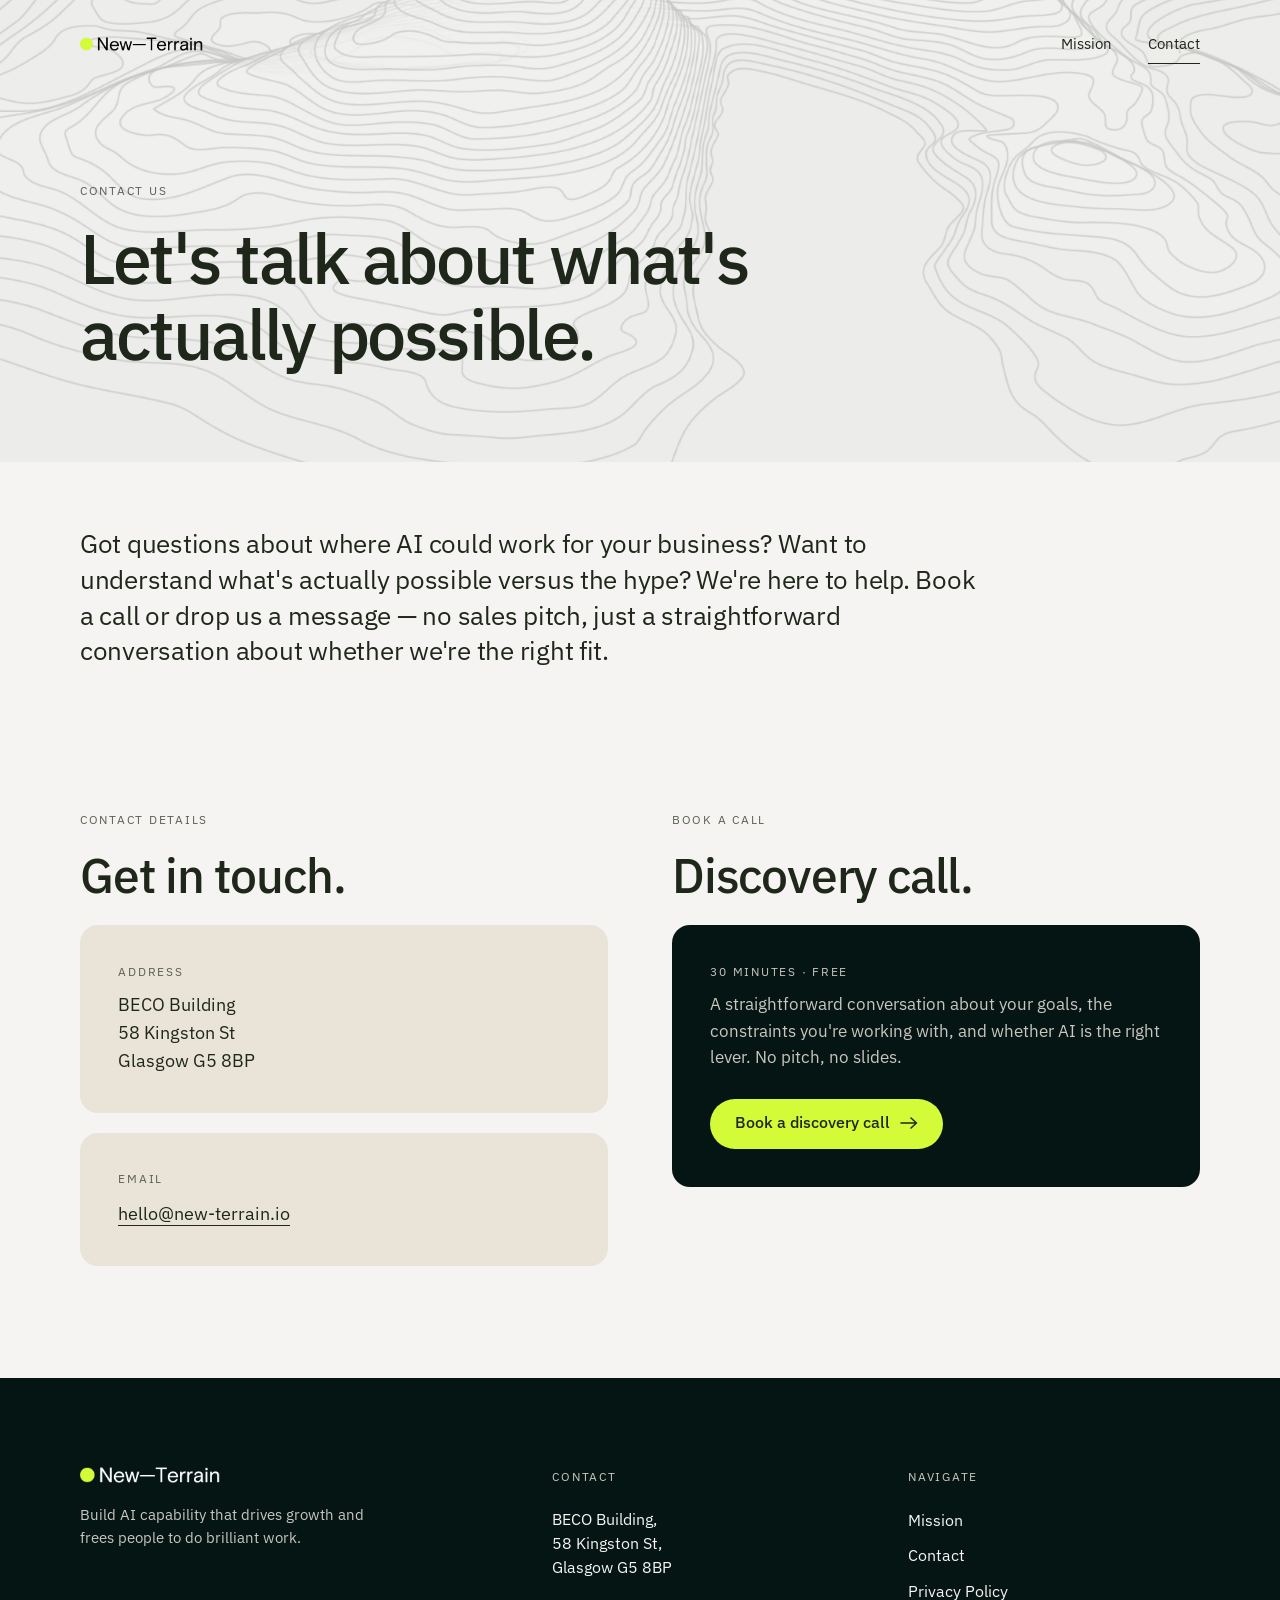
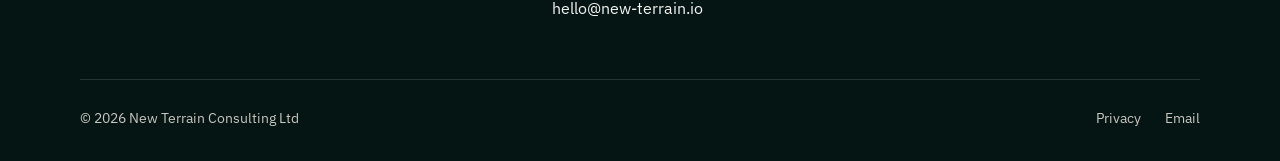
==== contact/index.html @ 1fd11ced "Initial commit — new-terrain.io static site" ====
<!doctype html>
<html lang="en">
<head>
<meta charset="utf-8">
<meta name="viewport" content="width=device-width, initial-scale=1">
<title>Contact — New—Terrain</title>
<meta name="description" content="Got questions about where AI could work for your business? Book a call or drop us a message.">
<link rel="icon" type="image/png" href="/assets/favicon.png">
<link rel="apple-touch-icon" href="/assets/apple-touch-icon.png">
<link rel="preconnect" href="https://fonts.googleapis.com">
<link rel="preconnect" href="https://fonts.gstatic.com" crossorigin>
<link href="https://fonts.googleapis.com/css2?family=IBM+Plex+Sans:wght@300;400;500;600&display=swap" rel="stylesheet">
<link rel="stylesheet" href="/styles.css">
<link rel="canonical" href="https://new-terrain.io/contact/">
<meta property="og:title" content="Contact — New—Terrain">
<meta property="og:description" content="Got questions about where AI could work for your business? Book a call or drop us a message.">
<meta property="og:type" content="website">
<meta property="og:url" content="https://new-terrain.io/contact/">
<meta property="og:image" content="https://new-terrain.io/assets/og-image.png">
<meta property="og:image:width" content="1200">
<meta property="og:image:height" content="630">
<meta property="og:site_name" content="New—Terrain">
<meta property="og:locale" content="en_GB">
<meta name="twitter:card" content="summary_large_image">
<meta name="twitter:title" content="Contact — New—Terrain">
<meta name="twitter:description" content="Got questions about where AI could work for your business? Book a call or drop us a message.">
<meta name="twitter:image" content="https://new-terrain.io/assets/og-image.png">
<script type="application/ld+json">
{
  "@context": "https://schema.org",
  "@type": "ContactPage",
  "url": "https://new-terrain.io/contact/",
  "name": "Contact New—Terrain",
  "mainEntity": {
    "@type": "Organization",
    "name": "New Terrain Consulting Ltd",
    "email": "hello@new-terrain.io",
    "address": {
      "@type": "PostalAddress",
      "streetAddress": "BECO Building, 58 Kingston St",
      "addressLocality": "Glasgow",
      "postalCode": "G5 8BP",
      "addressCountry": "GB"
    }
  }
}
</script>
</head>
<body>

<header class="site-header site-header--on-light">
  <div class="container">
    <a class="brand" href="/" aria-label="New Terrain home">
      <img src="/assets/logo-black.png" alt="New Terrain">
    </a>
    <nav class="nav" aria-label="Primary">
      <a href="/mission/">Mission</a>
      <a href="/contact/" class="active">Contact</a>
    </nav>
  </div>
</header>

<section class="page-hero">
  <div class="page-hero__bg">
    <img src="/assets/mission-header.avif" alt="" aria-hidden="true">
  </div>
  <div class="container">
    <span class="eyebrow">Contact us</span>
    <h1>Let's talk about what's actually possible.</h1>
  </div>
</section>

<section class="intro">
  <div class="container">
    <p class="intro__lead">Got questions about where AI could work for your business? Want to understand what's actually possible versus the hype? We're here to help. Book a call or drop us a message — no sales pitch, just a straightforward conversation about whether we're the right fit.</p>
  </div>
</section>

<section class="approach">
  <div class="container">
    <div class="contact-grid">
      <div>
        <span class="eyebrow">Contact details</span>
        <h2 style="margin-bottom: 1.5rem;">Get in touch.</h2>

        <div class="contact-card">
          <h3>Address</h3>
          <address>
            BECO Building<br>
            58 Kingston St<br>
            Glasgow G5 8BP
          </address>
        </div>

        <div class="contact-card">
          <h3>Email</h3>
          <p style="font-size: 1.15rem;"><a href="mailto:hello@new-terrain.io">hello@new-terrain.io</a></p>
        </div>
      </div>

      <div>
        <span class="eyebrow">Book a call</span>
        <h2 style="margin-bottom: 1.5rem;">Discovery call.</h2>
        <div class="contact-card" style="background: var(--bg-dark); color: var(--text-light);">
          <h3 style="color: var(--text-light-muted);">30 minutes · Free</h3>
          <p style="color: var(--text-light-muted); margin-bottom: 1.75rem;">A straightforward conversation about your goals, the constraints you're working with, and whether AI is the right lever. No pitch, no slides.</p>
          <a class="btn btn--primary" href="https://calendly.com/neil-new-terrain/30-strategy-call-clone" target="_blank" rel="noopener">
            Book a discovery call <svg class="arrow" width="18" height="12" viewBox="0 0 18 12" fill="none" xmlns="http://www.w3.org/2000/svg" aria-hidden="true"><path d="M1 6h15.5M11 1l5.5 5L11 11" stroke="currentColor" stroke-width="1.5" stroke-linecap="round" stroke-linejoin="round"/></svg>
          </a>
        </div>
      </div>
    </div>
  </div>
</section>

<footer class="site-footer">
  <div class="container">
    <div class="footer-grid">
      <div class="footer-brand">
        <img src="/assets/logo-white.png" alt="New Terrain">
        <p>Build AI capability that drives growth and frees people to do brilliant work.</p>
      </div>
      <div class="footer-col">
        <h4>Contact</h4>
        <address>
          BECO Building,<br>
          58 Kingston St,<br>
          Glasgow G5 8BP
        </address>
        <ul style="margin-top: 1rem;">
          <li><a href="mailto:hello@new-terrain.io">hello@new-terrain.io</a></li>
        </ul>
      </div>
      <div class="footer-col">
        <h4>Navigate</h4>
        <ul>
          <li><a href="/mission/">Mission</a></li>
          <li><a href="/contact/">Contact</a></li>
          <li><a href="/privacy-policy/">Privacy Policy</a></li>
        </ul>
      </div>
    </div>
    <div class="footer-bottom">
      <span>© <span id="year">2026</span> New Terrain Consulting Ltd</span>
      <nav>
        <a href="/privacy-policy/">Privacy</a>
        <a href="mailto:hello@new-terrain.io">Email</a>
      </nav>
    </div>
  </div>
</footer>

<script>document.getElementById('year').textContent = new Date().getFullYear();</script>
</body>
</html>
---- styles.css ----
:root {
  --bg-cream: #f5f4f2;
  --bg-cream-warm: #eae3d7;
  --bg-dark: #051513;
  --bg-darker: #051513;
  --text-dark: #1f271b;
  --text-muted: #5b6155;
  --text-light: #f5f4f2;
  --text-light-muted: #c9c6bf;
  --accent: #d4fb38;
  --border-soft: rgba(31, 39, 27, 0.12);
  --border-soft-light: rgba(245, 244, 242, 0.14);

  --font-sans: 'IBM Plex Sans', -apple-system, BlinkMacSystemFont, 'Segoe UI', sans-serif;
  --font-mono: 'IBM Plex Sans', -apple-system, BlinkMacSystemFont, 'Segoe UI', sans-serif;

  --max-w: 1200px;
  --gutter: clamp(1.25rem, 4vw, 2.5rem);
  --radius: 18px;
}

* { box-sizing: border-box; margin: 0; padding: 0; }

html { scroll-behavior: smooth; }

body {
  font-family: var(--font-sans);
  background: var(--bg-cream);
  color: var(--text-dark);
  line-height: 1.55;
  font-size: 17px;
  -webkit-font-smoothing: antialiased;
  -moz-osx-font-smoothing: grayscale;
}

img { max-width: 100%; display: block; }

a { color: inherit; text-decoration: none; }

/* ---- Layout helpers ---- */
.container {
  max-width: var(--max-w);
  margin: 0 auto;
  padding-left: var(--gutter);
  padding-right: var(--gutter);
}

section { padding: clamp(4rem, 9vw, 7rem) 0; }

/* ---- Typography ---- */
h1, h2, h3 {
  font-family: var(--font-sans);
  font-weight: 500;
  letter-spacing: -0.025em;
  line-height: 1.08;
}

h1 {
  font-size: clamp(2.3rem, 5.5vw, 4.5rem);
  letter-spacing: -0.035em;
  font-weight: 500;
}

h2 {
  font-size: clamp(1.85rem, 3.8vw, 3rem);
  letter-spacing: -0.025em;
  font-weight: 500;
}

h3 {
  font-size: clamp(1.2rem, 1.6vw, 1.45rem);
  line-height: 1.25;
  font-weight: 500;
  letter-spacing: -0.015em;
}

.eyebrow {
  font-family: var(--font-sans);
  font-weight: 400;
  font-size: 0.78rem;
  letter-spacing: 0.14em;
  text-transform: uppercase;
  color: var(--text-muted);
  margin-bottom: 1.25rem;
  display: inline-block;
}

.lead {
  font-size: clamp(1.1rem, 1.6vw, 1.35rem);
  line-height: 1.5;
  color: var(--text-muted);
  max-width: 38ch;
}

.lead--wide { max-width: 62ch; }

/* ---- Header / nav ---- */
.site-header {
  position: absolute;
  top: 0; left: 0; right: 0;
  z-index: 10;
  padding: 1.75rem 0;
}

.site-header .container {
  display: flex;
  align-items: center;
  justify-content: space-between;
  gap: 2rem;
}

.brand {
  display: inline-flex;
  align-items: center;
}

.brand img { height: 14px; width: auto; }

.nav {
  display: flex;
  gap: clamp(1.25rem, 3vw, 2.25rem);
  font-size: 0.95rem;
}

.nav a {
  position: relative;
  padding: 0.25rem 0;
  transition: opacity 0.2s ease;
}

.nav a:hover { opacity: 0.7; }

.nav a.active::after {
  content: '';
  position: absolute;
  left: 0; right: 0; bottom: -4px;
  height: 1px;
  background: currentColor;
}

/* invert nav for dark hero */
.site-header--on-dark { color: var(--text-light); }
.site-header--on-light { color: var(--text-dark); }

/* ---- Hero ---- */
.hero {
  position: relative;
  min-height: 88vh;
  padding: clamp(7rem, 11vw, 9rem) 0 clamp(4rem, 7vw, 6rem);
  color: var(--text-light);
  background: var(--bg-darker);
  overflow: hidden;
  display: flex;
}

.hero__bg {
  position: absolute;
  inset: 0;
  z-index: 0;
}

.hero__bg img {
  width: 100%;
  height: 100%;
  object-fit: cover;
  opacity: 0.9;
}

.hero__bg::after {
  content: '';
  position: absolute;
  inset: 0;
  background: linear-gradient(180deg, rgba(5,21,19,0.25) 0%, rgba(5,21,19,0.45) 65%, rgba(5,21,19,0.7) 100%);
}

.hero__inner {
  position: relative;
  z-index: 1;
  display: flex;
  flex-direction: column;
  justify-content: center;
  width: 100%;
}

.hero h1 { max-width: 16ch; }

.hero .lead {
  color: var(--text-light-muted);
  margin-top: 1.75rem;
  max-width: 50ch;
}

.hero__cta { margin-top: 2.25rem; }

/* ---- Sub-hero on inner pages ---- */
.page-hero {
  position: relative;
  background: var(--bg-cream);
  color: var(--text-dark);
  padding: clamp(8rem, 14vw, 11rem) 0 clamp(4rem, 7vw, 6rem);
  overflow: hidden;
}

.page-hero__bg {
  position: absolute;
  inset: 0;
  z-index: 0;
}
.page-hero__bg img {
  width: 100%;
  height: 100%;
  object-fit: cover;
}
.page-hero > .container { position: relative; z-index: 1; }

.page-hero .eyebrow { color: var(--text-dark); opacity: 0.7; }
.page-hero h1 { max-width: 18ch; color: var(--text-dark); }
.page-hero .lead { color: var(--text-muted); margin-top: 1.5rem; max-width: 52ch; }

/* ---- Buttons ---- */
.btn {
  display: inline-flex;
  align-items: center;
  justify-content: center;
  gap: 0.6rem;
  padding: 0.8rem 1.5rem 0.85rem;
  border-radius: 999px;
  font-family: var(--font-sans);
  font-weight: 500;
  font-size: 0.98rem;
  line-height: 1.4;
  border: 1px solid transparent;
  cursor: pointer;
  text-align: center;
  transition: transform 0.2s ease, background 0.2s ease, color 0.2s ease;
}

.btn .arrow {
  display: inline-block;
  flex-shrink: 0;
  vertical-align: middle;
}

.btn--primary {
  background: var(--accent);
  color: var(--text-dark);
}

.btn--primary:hover { transform: translateY(-1px); background: #defb6c; }

.btn--ghost {
  background: transparent;
  color: var(--text-light);
  border-color: rgba(245,244,242,0.4);
}

.btn--ghost:hover { background: rgba(245,244,242,0.08); }

.btn--dark { background: var(--bg-dark); color: var(--text-light); }
.btn--dark:hover { background: var(--bg-darker); }

.btn .arrow { transition: transform 0.2s ease; transform-origin: center; }
.btn:hover .arrow { transform: translateX(3px); }

/* ---- Approach section ---- */
.approach { background: var(--bg-cream); }

.approach__intro {
  display: grid;
  grid-template-columns: minmax(0, 1fr) minmax(0, 1.1fr);
  gap: clamp(2rem, 5vw, 5rem);
  margin-bottom: clamp(3rem, 6vw, 5rem);
  align-items: end;
}

.approach__intro p { font-size: 1.1rem; color: var(--text-muted); max-width: 55ch; }

.approach__grid {
  display: grid;
  grid-template-columns: repeat(3, minmax(0, 1fr));
  gap: 1.25rem;
}

.card {
  background: var(--bg-cream-warm);
  border-radius: var(--radius);
  padding: clamp(1.75rem, 2.5vw, 2.25rem);
  display: flex;
  flex-direction: column;
}

.card__num {
  font-family: var(--font-sans);
  font-size: 0.78rem;
  font-weight: 400;
  letter-spacing: 0.12em;
  text-transform: uppercase;
  color: var(--text-muted);
  margin-bottom: 1.5rem;
}

.card__dot {
  width: 9px; height: 9px; border-radius: 50%;
  background: var(--accent);
  display: inline-block;
  margin-right: 0.55rem;
  vertical-align: middle;
  position: relative;
  top: -2px;
}

.card h3 { margin-bottom: 1rem; }

.card p { color: var(--text-muted); font-size: 0.98rem; line-height: 1.55; }

.approach__footnote {
  margin-top: clamp(3rem, 5vw, 4rem);
  display: flex;
  flex-wrap: wrap;
  align-items: center;
  justify-content: space-between;
  gap: 2rem;
  padding-top: 2.5rem;
  border-top: 1px solid var(--border-soft);
}

.approach__footnote p {
  flex: 1 1 auto;
  max-width: 52ch;
  color: var(--text-dark);
  font-size: clamp(1.2rem, 1.6vw, 1.45rem);
  line-height: 1.3;
  font-weight: 500;
  letter-spacing: -0.015em;
}

/* ---- Quote ---- */
.quote {
  background: var(--bg-cream-warm);
  text-align: center;
}

.quote__inner { max-width: 880px; margin: 0 auto; text-align: center; }

.quote blockquote {
  font-family: var(--font-sans);
  font-weight: 400;
  font-size: clamp(1.35rem, 2.6vw, 2.1rem);
  line-height: 1.35;
  letter-spacing: -0.02em;
  margin-bottom: 2rem;
}

.quote cite {
  font-style: normal;
  font-family: var(--font-sans);
  font-weight: 400;
  font-size: 0.82rem;
  letter-spacing: 0.12em;
  text-transform: uppercase;
  color: var(--text-muted);
}

/* ---- Results ---- */
.results {
  background: var(--bg-dark);
  color: var(--text-light);
}

.results .eyebrow { color: var(--accent); }
.results h2 { margin-bottom: 1.5rem; max-width: 18ch; }
.results__lead {
  color: var(--text-light-muted);
  max-width: 64ch;
  margin-bottom: clamp(3rem, 6vw, 5rem);
  font-size: 1.15rem;
  line-height: 1.55;
}

.stats {
  display: grid;
  grid-template-columns: repeat(2, minmax(0, 1fr));
  gap: 1.25rem;
}

.stat {
  background: rgba(245,244,242,0.04);
  border: 1px solid var(--border-soft-light);
  border-radius: var(--radius);
  padding: clamp(2rem, 3vw, 2.5rem);
}

.stat__num {
  font-family: var(--font-sans);
  font-weight: 500;
  font-size: clamp(2.75rem, 5.5vw, 4.5rem);
  letter-spacing: -0.04em;
  color: var(--accent);
  line-height: 1;
  margin-bottom: 0.75rem;
}

.stat__label {
  font-family: var(--font-sans);
  font-weight: 400;
  font-size: 0.78rem;
  letter-spacing: 0.12em;
  text-transform: uppercase;
  color: var(--text-light);
  margin-bottom: 1rem;
}

.stat__body { color: var(--text-light-muted); font-size: 1rem; line-height: 1.55; }

/* ---- Intro lead (sits below page-hero) ---- */
.intro {
  background: var(--bg-cream);
  padding: clamp(2.5rem, 5vw, 4.5rem) 0 clamp(1rem, 2vw, 1.5rem);
}

.intro__lead {
  font-size: clamp(1.25rem, 2vw, 1.65rem);
  line-height: 1.4;
  letter-spacing: -0.01em;
  color: var(--text-dark);
  max-width: 56ch;
  font-weight: 400;
}

/* ---- Mission / about content ---- */
.content {
  background: var(--bg-cream);
}

.content__inner {
  display: grid;
  grid-template-columns: minmax(0, 0.35fr) minmax(0, 1fr);
  gap: clamp(2rem, 6vw, 5rem);
  max-width: 1100px;
  margin: 0 auto;
}

.content h2 {
  font-size: clamp(1.5rem, 2vw, 1.85rem);
  letter-spacing: -0.005em;
  position: sticky;
  top: 2rem;
}

.content__body p {
  font-size: 1.1rem;
  line-height: 1.65;
  color: var(--text-dark);
  margin-bottom: 1.4rem;
  max-width: 60ch;
}

.content__body p:last-child { margin-bottom: 0; }

.content + .content { padding-top: 0; }

/* ---- Photo block ---- */
.photo-block {
  padding: 0 0 clamp(4rem, 8vw, 7rem);
  background: var(--bg-cream);
}

.photo-block img {
  width: 100%;
  height: auto;
  max-height: 560px;
  object-fit: cover;
  border-radius: var(--radius);
}

/* ---- Contact page ---- */
.contact-grid {
  display: grid;
  grid-template-columns: minmax(0, 1fr) minmax(0, 1fr);
  gap: clamp(2rem, 5vw, 4rem);
  align-items: start;
}

.contact-card {
  background: var(--bg-cream-warm);
  border-radius: var(--radius);
  padding: clamp(2rem, 3vw, 2.5rem);
}

.contact-card h3 {
  font-family: var(--font-sans);
  font-size: 0.78rem;
  letter-spacing: 0.14em;
  text-transform: uppercase;
  color: var(--text-muted);
  margin-bottom: 0.75rem;
  font-weight: 400;
}

.contact-card address {
  font-style: normal;
  font-size: 1.15rem;
  line-height: 1.5;
}

.contact-card a:not(.btn) {
  border-bottom: 1px solid var(--text-dark);
}

.contact-card a:not(.btn):hover { color: var(--text-muted); border-color: var(--text-muted); }

.contact-card + .contact-card { margin-top: 1.25rem; }

/* ---- Privacy / long-form ---- */
.prose {
  max-width: 760px;
  margin: 0 auto;
}

.prose p, .prose ul, .prose ol {
  font-size: 1.05rem;
  line-height: 1.7;
  margin-bottom: 1.25rem;
  color: var(--text-dark);
}

.prose ul, .prose ol { padding-left: 1.25rem; }
.prose li { margin-bottom: 0.4rem; }

.prose h2 {
  font-size: 1.5rem;
  margin: 2.5rem 0 1rem;
  letter-spacing: -0.005em;
}

.prose strong { font-weight: 600; }

.prose a {
  color: var(--text-dark);
  border-bottom: 1px solid currentColor;
}

.prose .meta {
  font-family: var(--font-sans);
  font-size: 0.82rem;
  letter-spacing: 0.06em;
  text-transform: uppercase;
  color: var(--text-muted);
  margin-bottom: 2.5rem;
}

/* ---- Footer ---- */
.site-footer {
  background: var(--bg-darker);
  color: var(--text-light);
  padding: clamp(4rem, 7vw, 6rem) 0 2rem;
}

.site-footer .footer-grid {
  display: grid;
  grid-template-columns: minmax(0, 1.4fr) minmax(0, 1fr) minmax(0, 1fr);
  gap: clamp(2rem, 5vw, 4rem);
  padding-bottom: 3rem;
  border-bottom: 1px solid var(--border-soft-light);
}

.footer-brand img { height: 16px; margin-bottom: 1.25rem; }
.footer-brand p { color: var(--text-light-muted); max-width: 32ch; font-size: 0.95rem; line-height: 1.5; }

.footer-col h4 {
  font-family: var(--font-sans);
  font-weight: 400;
  font-size: 0.78rem;
  letter-spacing: 0.14em;
  text-transform: uppercase;
  color: var(--text-light-muted);
  margin-bottom: 1.25rem;
}

.footer-col ul { list-style: none; }
.footer-col li { margin-bottom: 0.6rem; }
.footer-col a { font-size: 0.98rem; }
.footer-col a:hover { color: var(--accent); }
.footer-col address { font-style: normal; font-size: 0.98rem; line-height: 1.55; color: var(--text-light); }

.footer-bottom {
  display: flex;
  flex-wrap: wrap;
  justify-content: space-between;
  align-items: center;
  gap: 1rem;
  padding-top: 1.75rem;
  font-size: 0.85rem;
  color: var(--text-light-muted);
}

.footer-bottom nav { display: flex; gap: 1.5rem; }

/* ---- Responsive ---- */
@media (max-width: 880px) {
  .approach__intro { grid-template-columns: 1fr; }
  .approach__grid { grid-template-columns: 1fr; }
  .stats { grid-template-columns: 1fr; }
  .contact-grid { grid-template-columns: 1fr; }
  .content__inner { grid-template-columns: 1fr; }
  .content h2 { position: static; }
  .site-footer .footer-grid { grid-template-columns: 1fr 1fr; }
  .footer-brand { grid-column: 1 / -1; }
  .hero__inner { min-height: auto; }
}

@media (max-width: 520px) {
  .site-header { padding: 1.25rem 0; }
  .brand img { height: 22px; }
  .nav { font-size: 0.9rem; gap: 1rem; }
  .site-footer .footer-grid { grid-template-columns: 1fr; }
}
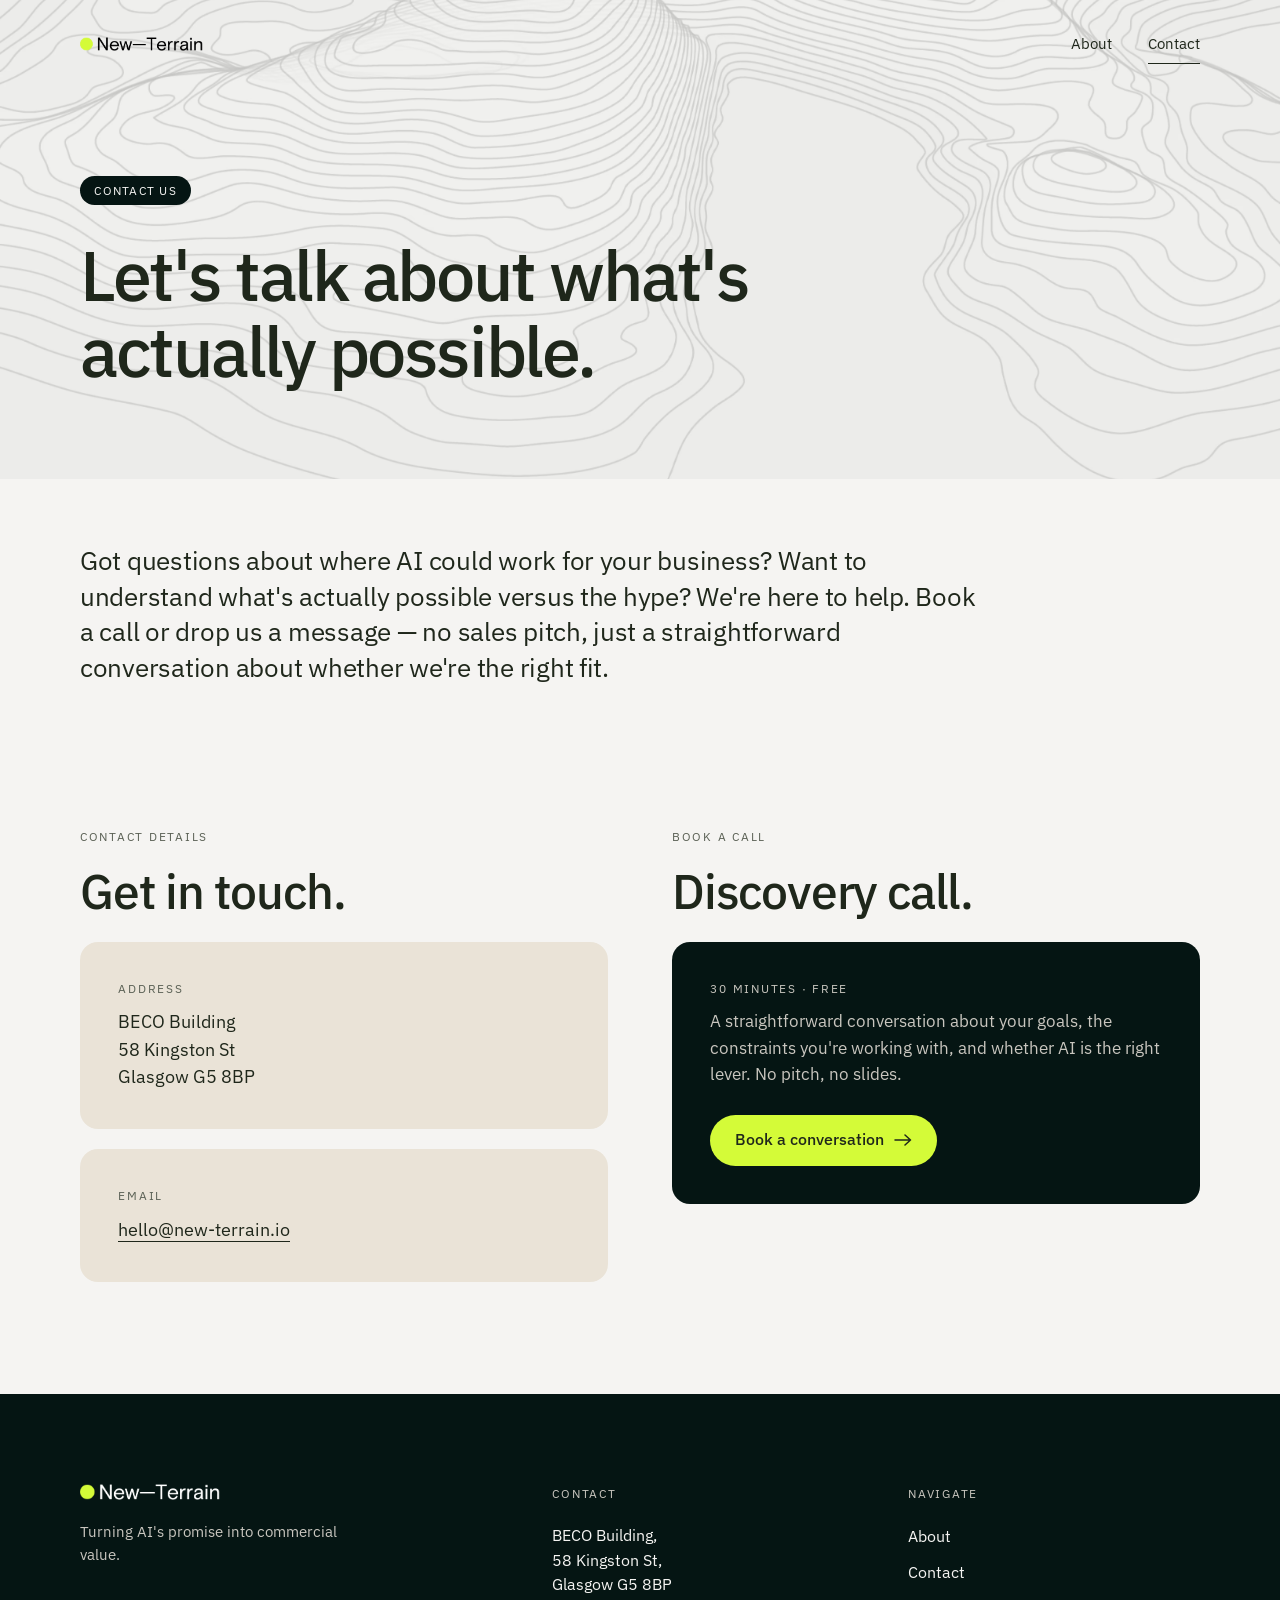
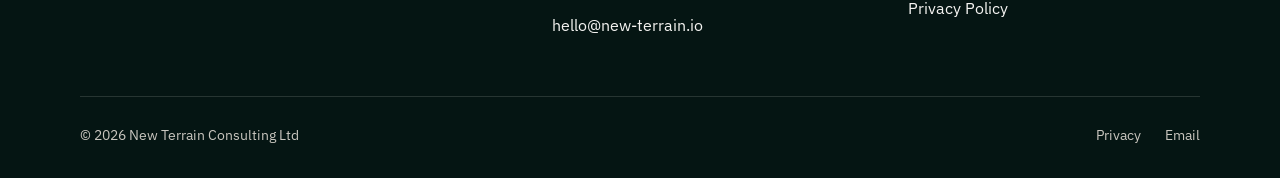
==== commit 173fdbd2: "Redesign homepage and about page with updated positioning - New copy throughout: proposition, Clarit" ====
--- a/contact/index.html
+++ b/contact/index.html
@@ -54,7 +54,7 @@
       <img src="/assets/logo-black.png" alt="New Terrain">
     </a>
     <nav class="nav" aria-label="Primary">
-      <a href="/mission/">Mission</a>
+      <a href="/mission/">About</a>
       <a href="/contact/" class="active">Contact</a>
     </nav>
   </div>
@@ -65,7 +65,7 @@
     <img src="/assets/mission-header.avif" alt="" aria-hidden="true">
   </div>
   <div class="container">
-    <span class="eyebrow">Contact us</span>
+    <span class="pill">Contact us</span>
     <h1>Let's talk about what's actually possible.</h1>
   </div>
 </section>
@@ -105,7 +105,7 @@
           <h3 style="color: var(--text-light-muted);">30 minutes · Free</h3>
           <p style="color: var(--text-light-muted); margin-bottom: 1.75rem;">A straightforward conversation about your goals, the constraints you're working with, and whether AI is the right lever. No pitch, no slides.</p>
           <a class="btn btn--primary" href="https://calendly.com/neil-new-terrain/30-strategy-call-clone" target="_blank" rel="noopener">
-            Book a discovery call <svg class="arrow" width="18" height="12" viewBox="0 0 18 12" fill="none" xmlns="http://www.w3.org/2000/svg" aria-hidden="true"><path d="M1 6h15.5M11 1l5.5 5L11 11" stroke="currentColor" stroke-width="1.5" stroke-linecap="round" stroke-linejoin="round"/></svg>
+            Book a conversation <svg class="arrow" width="18" height="12" viewBox="0 0 18 12" fill="none" xmlns="http://www.w3.org/2000/svg" aria-hidden="true"><path d="M1 6h15.5M11 1l5.5 5L11 11" stroke="currentColor" stroke-width="1.5" stroke-linecap="round" stroke-linejoin="round"/></svg>
           </a>
         </div>
       </div>
@@ -118,7 +118,7 @@
     <div class="footer-grid">
       <div class="footer-brand">
         <img src="/assets/logo-white.png" alt="New Terrain">
-        <p>Build AI capability that drives growth and frees people to do brilliant work.</p>
+        <p>Turning AI's promise into commercial value.</p>
       </div>
       <div class="footer-col">
         <h4>Contact</h4>
@@ -134,7 +134,7 @@
       <div class="footer-col">
         <h4>Navigate</h4>
         <ul>
-          <li><a href="/mission/">Mission</a></li>
+          <li><a href="/mission/">About</a></li>
           <li><a href="/contact/">Contact</a></li>
           <li><a href="/privacy-policy/">Privacy Policy</a></li>
         </ul>
--- a/styles.css
+++ b/styles.css
@@ -295,7 +295,7 @@
   font-weight: 400;
   letter-spacing: 0.12em;
   text-transform: uppercase;
-  color: var(--text-muted);
+  color: var(--text-dark);
   margin-bottom: 1.5rem;
 }
 
@@ -595,6 +595,114 @@
 }
 
 .footer-bottom nav { display: flex; gap: 1.5rem; }
+
+/* ---- Pill label ---- */
+.pill {
+  display: inline-flex;
+  align-items: center;
+  background: var(--bg-dark);
+  color: var(--text-light);
+  padding: 0.3rem 0.9rem;
+  border-radius: 999px;
+  font-size: 0.78rem;
+  font-weight: 400;
+  letter-spacing: 0.1em;
+  text-transform: uppercase;
+  margin-bottom: 2rem;
+}
+
+/* ---- Callout block ---- */
+.callout {
+  background: var(--bg-dark);
+  color: var(--text-light);
+  border-radius: var(--radius);
+  padding: clamp(2rem, 3.5vw, 3rem);
+}
+
+.callout h2 {
+  color: var(--text-light);
+  margin-bottom: 1.25rem;
+  max-width: 28ch;
+}
+
+.callout p {
+  color: var(--text-light-muted);
+  font-size: 1.05rem;
+  line-height: 1.6;
+  max-width: 60ch;
+}
+
+/* ---- Callout close section ---- */
+.callout-close {
+  position: relative;
+  background: var(--bg-cream);
+  color: var(--text-dark);
+  padding: clamp(4rem, 7vw, 6rem) 0;
+  overflow: hidden;
+}
+
+.callout-close__bg {
+  position: absolute;
+  inset: 0;
+  z-index: 0;
+}
+
+.callout-close__bg img {
+  width: 100%;
+  height: 100%;
+  object-fit: cover;
+  opacity: 0.2;
+}
+
+.callout-close__inner {
+  position: relative;
+  z-index: 1;
+}
+
+.callout-close h2 {
+  color: var(--text-dark);
+  max-width: 22ch;
+  margin-bottom: 1.25rem;
+}
+
+.callout-close p {
+  color: var(--text-muted);
+  font-size: 1.05rem;
+  line-height: 1.6;
+  max-width: 58ch;
+  margin-bottom: 2rem;
+}
+
+/* ---- Carousel ---- */
+.carousel { position: relative; overflow: hidden; }
+
+.carousel__track {
+  display: flex;
+  transition: transform 0.45s ease;
+}
+
+.carousel__slide { min-width: 100%; }
+
+.carousel__dots {
+  display: flex;
+  justify-content: center;
+  gap: 0.6rem;
+  margin-top: 2.5rem;
+}
+
+.carousel__dot {
+  width: 8px;
+  height: 8px;
+  border-radius: 50%;
+  background: rgba(31, 39, 27, 0.2);
+  border: none;
+  cursor: pointer;
+  padding: 0;
+  transition: background 0.2s ease;
+}
+
+.carousel__dot--active,
+.carousel__dot:hover { background: var(--text-dark); }
 
 /* ---- Responsive ---- */
 @media (max-width: 880px) {
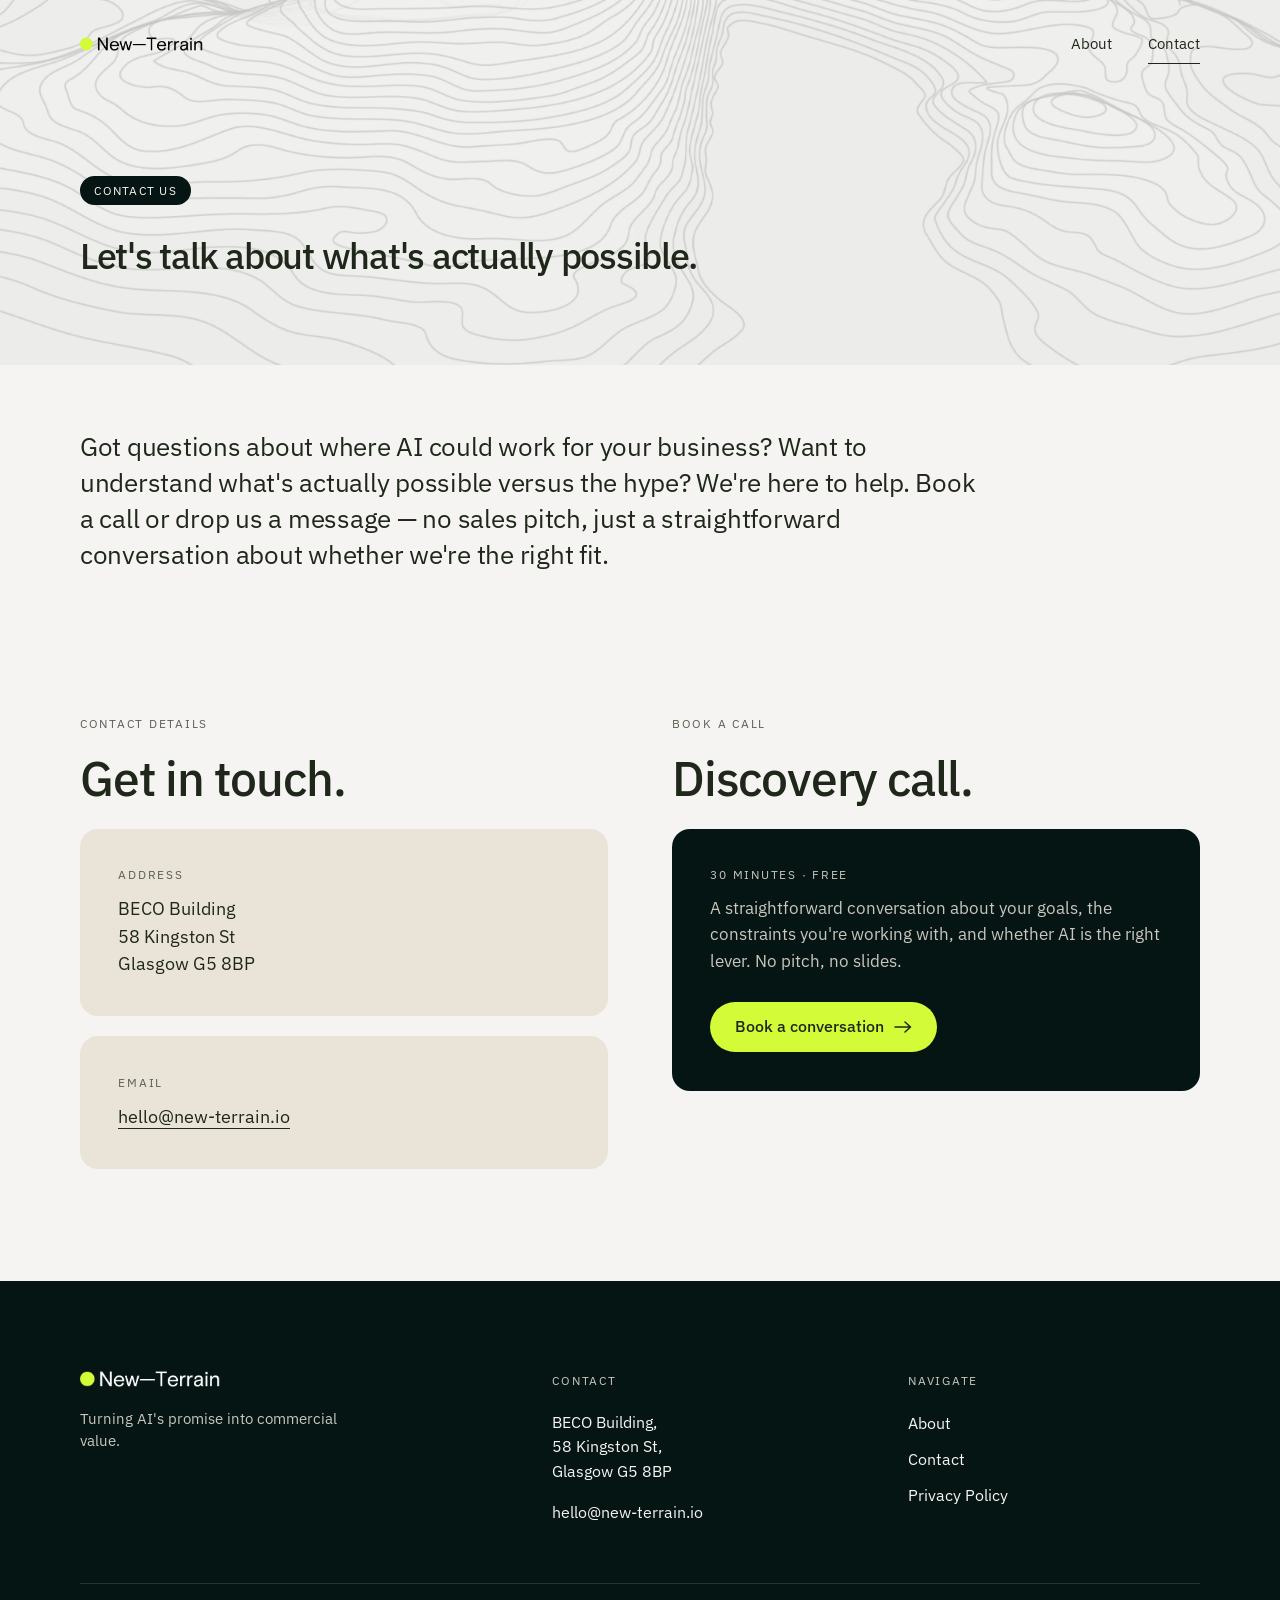
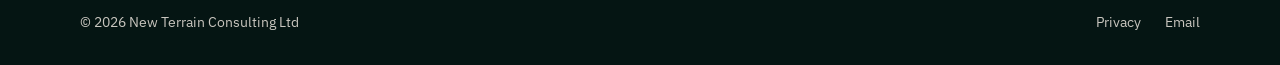
==== commit fa1abefc: "Copy and consistency updates across home, about, and contact pages - Homepage intro: foundations/new" ====
--- a/contact/index.html
+++ b/contact/index.html
@@ -66,7 +66,7 @@
   </div>
   <div class="container">
     <span class="pill">Contact us</span>
-    <h1>Let's talk about what's actually possible.</h1>
+    <h1 style="font-size: clamp(1.5rem, 2.8vw, 2.6rem); max-width: none;">Let's talk about what's actually possible.</h1>
   </div>
 </section>
 
--- a/styles.css
+++ b/styles.css
@@ -292,7 +292,7 @@
 .card__num {
   font-family: var(--font-sans);
   font-size: 0.78rem;
-  font-weight: 400;
+  font-weight: 600;
   letter-spacing: 0.12em;
   text-transform: uppercase;
   color: var(--text-dark);
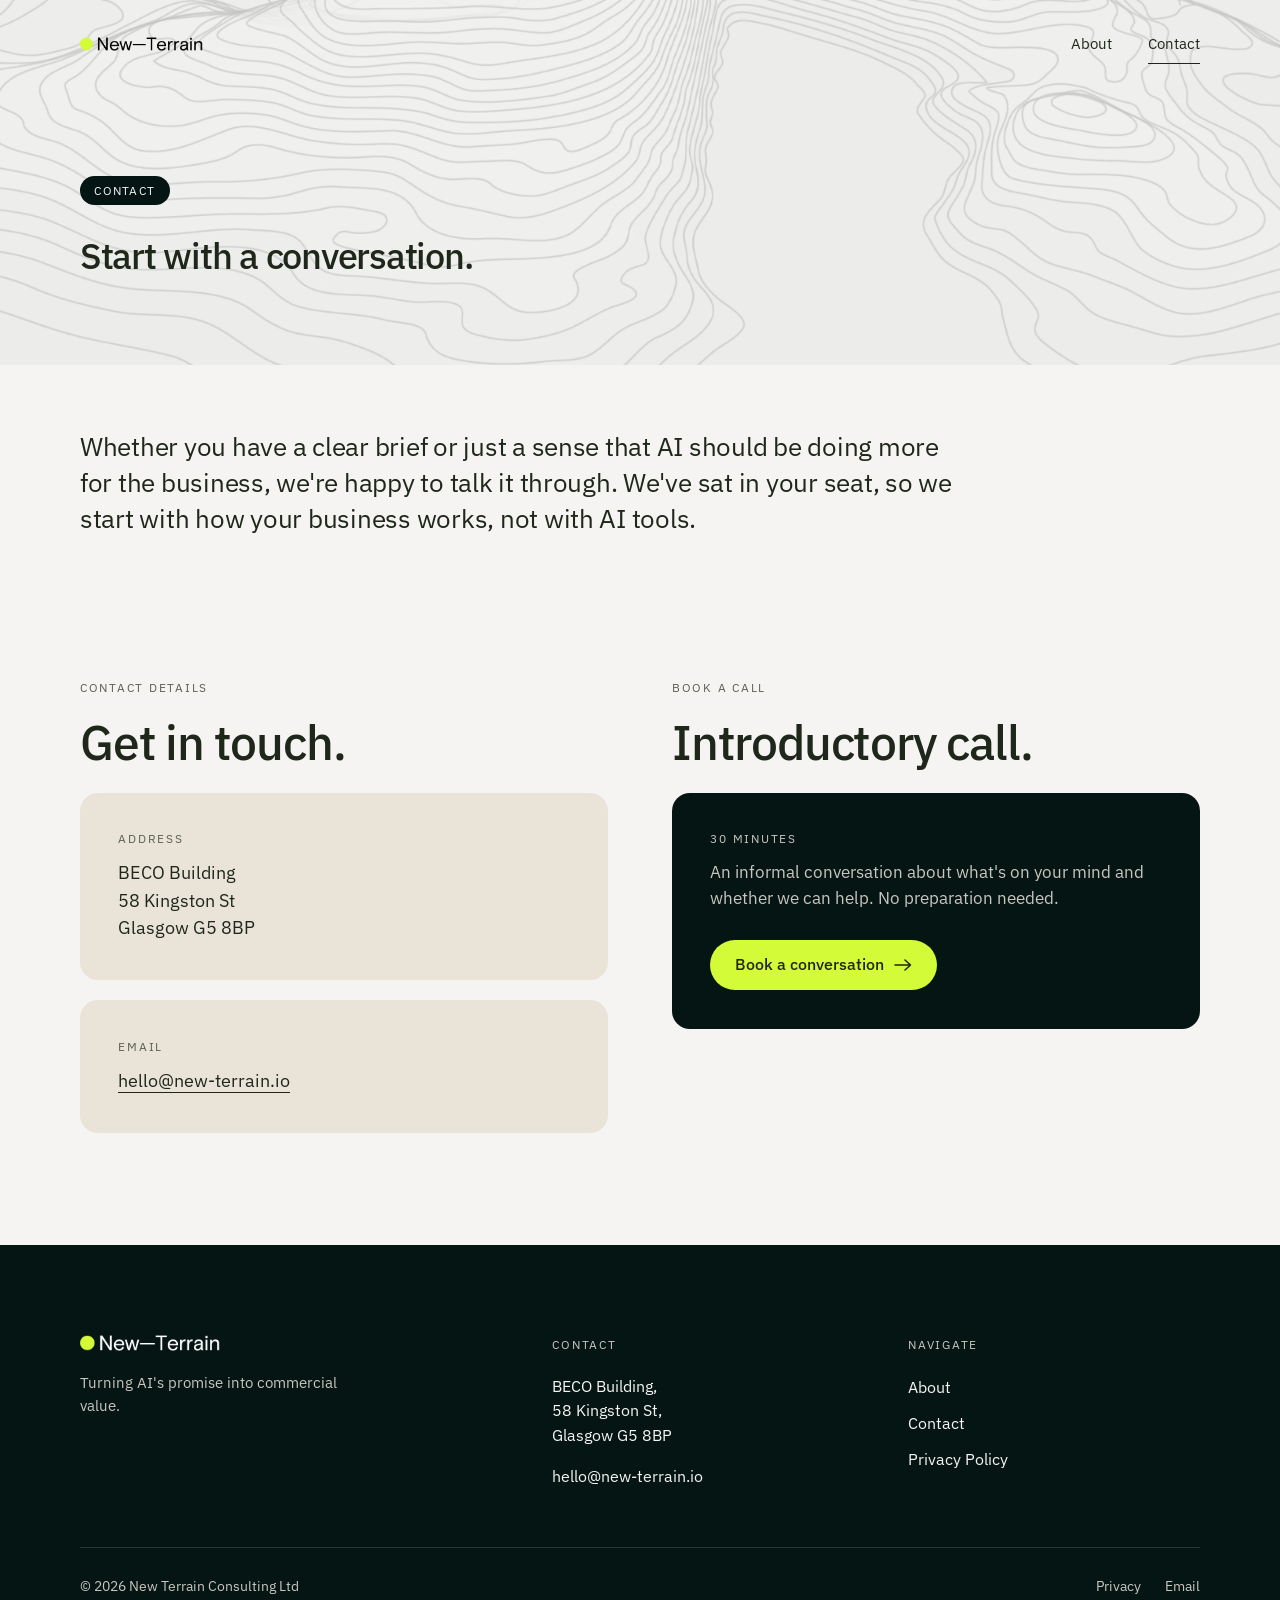
==== commit 31e5ec2b: "October 2026 copy update: repositioning for agencies, consultancies and creative service businesses " ====
--- a/contact/index.html
+++ b/contact/index.html
@@ -3,8 +3,8 @@
 <head>
 <meta charset="utf-8">
 <meta name="viewport" content="width=device-width, initial-scale=1">
-<title>Contact — New—Terrain</title>
-<meta name="description" content="Got questions about where AI could work for your business? Book a call or drop us a message.">
+<title>Contact | New—Terrain</title>
+<meta name="description" content="Book a conversation about where AI could make the biggest difference to your margin and growth.">
 <link rel="icon" type="image/png" href="/assets/favicon.png">
 <link rel="apple-touch-icon" href="/assets/apple-touch-icon.png">
 <link rel="preconnect" href="https://fonts.googleapis.com">
@@ -12,8 +12,8 @@
 <link href="https://fonts.googleapis.com/css2?family=IBM+Plex+Sans:wght@300;400;500;600&display=swap" rel="stylesheet">
 <link rel="stylesheet" href="/styles.css">
 <link rel="canonical" href="https://new-terrain.io/contact/">
-<meta property="og:title" content="Contact — New—Terrain">
-<meta property="og:description" content="Got questions about where AI could work for your business? Book a call or drop us a message.">
+<meta property="og:title" content="Contact | New—Terrain">
+<meta property="og:description" content="Book a conversation about where AI could make the biggest difference to your margin and growth.">
 <meta property="og:type" content="website">
 <meta property="og:url" content="https://new-terrain.io/contact/">
 <meta property="og:image" content="https://new-terrain.io/assets/og-image.png">
@@ -22,8 +22,8 @@
 <meta property="og:site_name" content="New—Terrain">
 <meta property="og:locale" content="en_GB">
 <meta name="twitter:card" content="summary_large_image">
-<meta name="twitter:title" content="Contact — New—Terrain">
-<meta name="twitter:description" content="Got questions about where AI could work for your business? Book a call or drop us a message.">
+<meta name="twitter:title" content="Contact | New—Terrain">
+<meta name="twitter:description" content="Book a conversation about where AI could make the biggest difference to your margin and growth.">
 <meta name="twitter:image" content="https://new-terrain.io/assets/og-image.png">
 <script type="application/ld+json">
 {
@@ -45,6 +45,13 @@
   }
 }
 </script>
+<script async src="https://www.googletagmanager.com/gtag/js?id=G-KF2E6MYX66"></script>
+<script>
+  window.dataLayer = window.dataLayer || [];
+  function gtag(){dataLayer.push(arguments);}
+  gtag('js', new Date());
+  gtag('config', 'G-KF2E6MYX66');
+</script>
 </head>
 <body>
 
@@ -65,14 +72,14 @@
     <img src="/assets/mission-header.avif" alt="" aria-hidden="true">
   </div>
   <div class="container">
-    <span class="pill">Contact us</span>
-    <h1 style="font-size: clamp(1.5rem, 2.8vw, 2.6rem); max-width: none;">Let's talk about what's actually possible.</h1>
+    <span class="pill">Contact</span>
+    <h1 style="font-size: clamp(1.5rem, 2.8vw, 2.6rem); max-width: none;">Start with a conversation.</h1>
   </div>
 </section>
 
 <section class="intro">
   <div class="container">
-    <p class="intro__lead">Got questions about where AI could work for your business? Want to understand what's actually possible versus the hype? We're here to help. Book a call or drop us a message — no sales pitch, just a straightforward conversation about whether we're the right fit.</p>
+    <p class="intro__lead">Whether you have a clear brief or just a sense that AI should be doing more for the business, we're happy to talk it through. We've sat in your seat, so we start with how your business works, not with AI tools.</p>
   </div>
 </section>
 
@@ -100,11 +107,11 @@
 
       <div>
         <span class="eyebrow">Book a call</span>
-        <h2 style="margin-bottom: 1.5rem;">Discovery call.</h2>
+        <h2 style="margin-bottom: 1.5rem;">Introductory call.</h2>
         <div class="contact-card" style="background: var(--bg-dark); color: var(--text-light);">
-          <h3 style="color: var(--text-light-muted);">30 minutes · Free</h3>
-          <p style="color: var(--text-light-muted); margin-bottom: 1.75rem;">A straightforward conversation about your goals, the constraints you're working with, and whether AI is the right lever. No pitch, no slides.</p>
-          <a class="btn btn--primary" href="https://calendly.com/neil-new-terrain/30-strategy-call-clone" target="_blank" rel="noopener">
+          <h3 style="color: var(--text-light-muted);">30 minutes</h3>
+          <p style="color: var(--text-light-muted); margin-bottom: 1.75rem;">An informal conversation about what's on your mind and whether we can help. No preparation needed.</p>
+          <a class="btn btn--primary" href="https://calendar.app.google/WhFbrnV4tTx5Hfup7" target="_blank" rel="noopener">
             Book a conversation <svg class="arrow" width="18" height="12" viewBox="0 0 18 12" fill="none" xmlns="http://www.w3.org/2000/svg" aria-hidden="true"><path d="M1 6h15.5M11 1l5.5 5L11 11" stroke="currentColor" stroke-width="1.5" stroke-linecap="round" stroke-linejoin="round"/></svg>
           </a>
         </div>
--- a/styles.css
+++ b/styles.css
@@ -277,7 +277,7 @@
 
 .approach__grid {
   display: grid;
-  grid-template-columns: repeat(3, minmax(0, 1fr));
+  grid-template-columns: repeat(2, minmax(0, 1fr));
   gap: 1.25rem;
 }
 
@@ -456,6 +456,19 @@
 }
 
 .content__body p:last-child { margin-bottom: 0; }
+
+.content__body ol {
+  padding-left: 2rem;
+  margin-bottom: 1.4rem;
+}
+
+.content__body ol li {
+  font-size: 1.1rem;
+  line-height: 1.65;
+  color: var(--text-dark);
+  margin-bottom: 0.75rem;
+  max-width: 60ch;
+}
 
 .content + .content { padding-top: 0; }
 
@@ -661,7 +674,7 @@
 
 .callout-close h2 {
   color: var(--text-dark);
-  max-width: 22ch;
+  max-width: 44ch;
   margin-bottom: 1.25rem;
 }
 
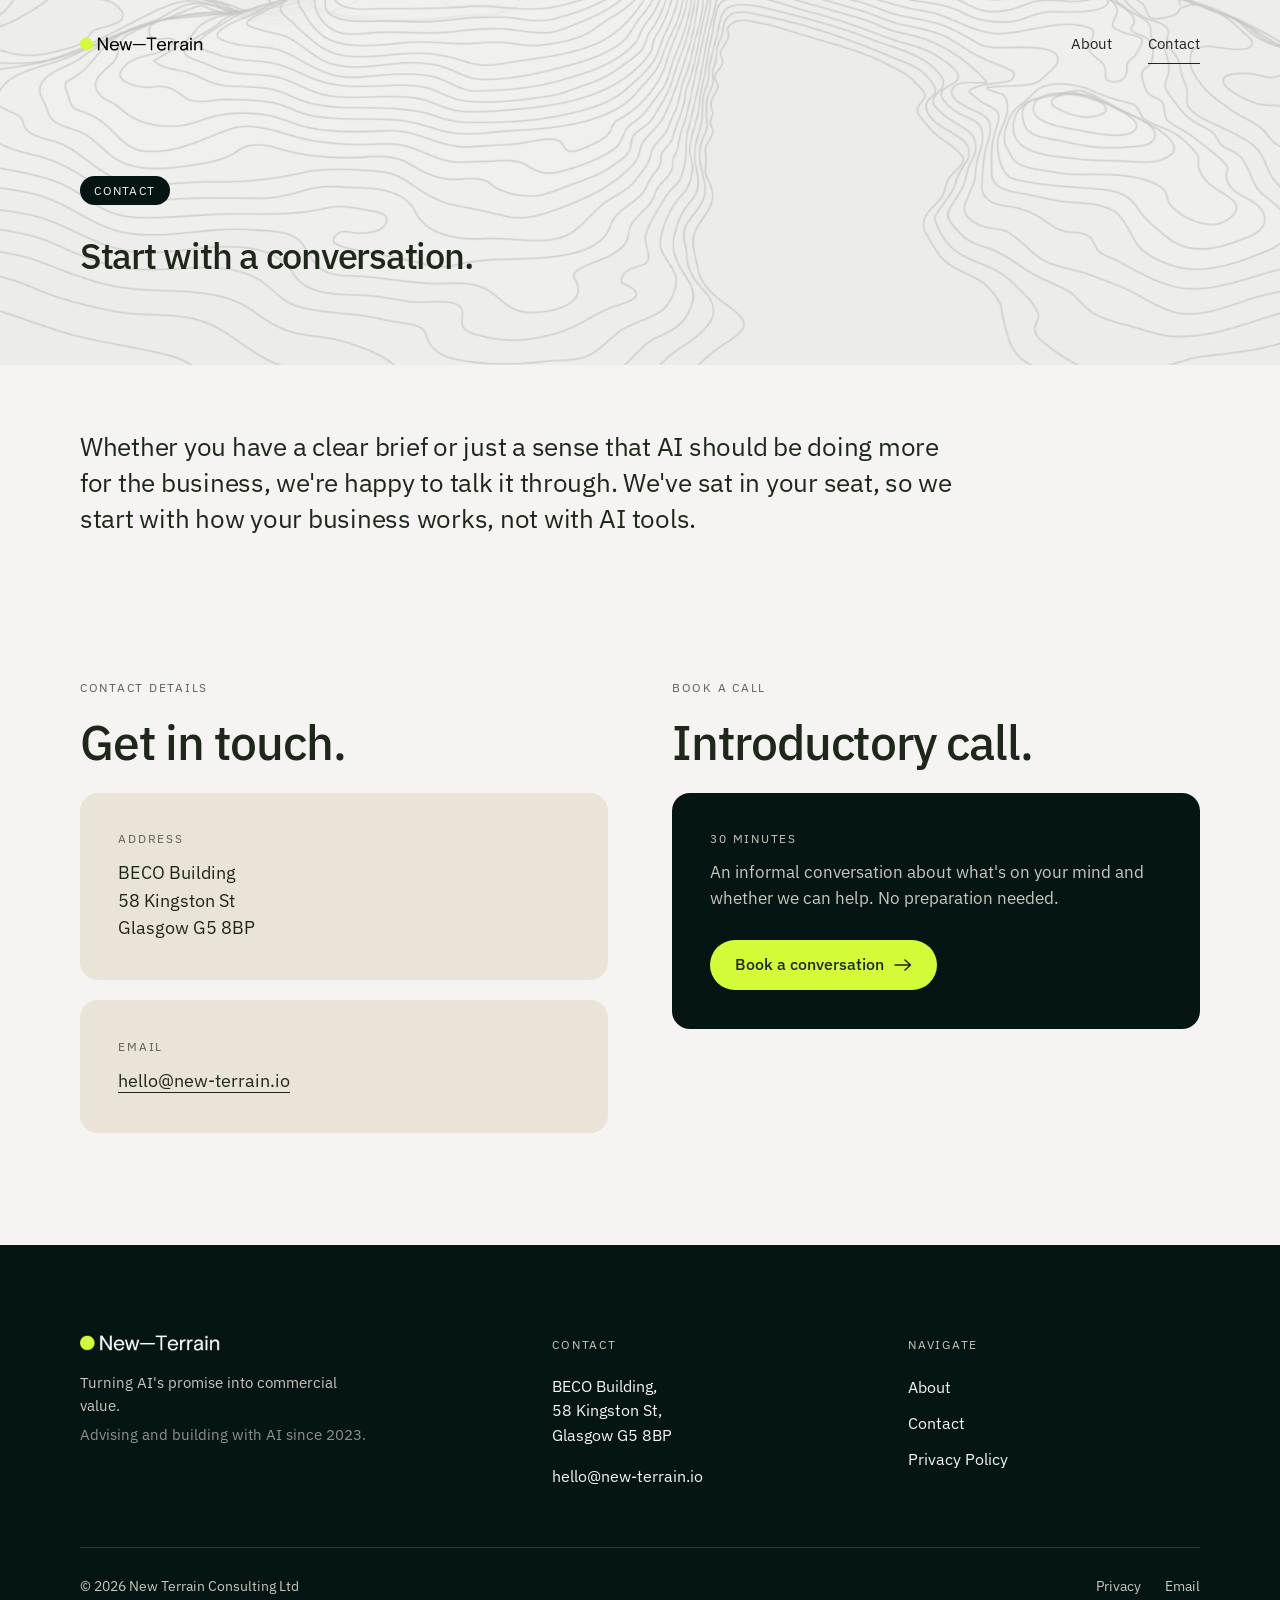
==== commit 5c2fdd51: "Add 'since 2023' credibility line, sharpen 'What we do' card copy Adds a smaller 'Advising and build" ====
--- a/contact/index.html
+++ b/contact/index.html
@@ -126,6 +126,7 @@
       <div class="footer-brand">
         <img src="/assets/logo-white.png" alt="New Terrain">
         <p>Turning AI's promise into commercial value.</p>
+        <p class="footer-brand__since">Advising and building with AI since 2023.</p>
       </div>
       <div class="footer-col">
         <h4>Contact</h4>
--- a/styles.css
+++ b/styles.css
@@ -311,7 +311,22 @@
 
 .card h3 { margin-bottom: 1rem; }
 
-.card p { color: var(--text-muted); font-size: 0.98rem; line-height: 1.55; }
+.card p { color: var(--text-muted); font-size: 0.98rem; line-height: 1.55; margin-bottom: 1.25rem; }
+
+.card__tag {
+  align-self: flex-start;
+  margin-top: auto;
+  display: inline-flex;
+  align-items: center;
+  background: var(--accent);
+  color: var(--text-dark);
+  padding: 0.4rem 0.9rem;
+  border-radius: 999px;
+  font-weight: 600;
+  font-size: 0.8rem;
+}
+
+.card__tag-arrow { margin-right: 0.35em; }
 
 .approach__footnote {
   margin-top: clamp(3rem, 5vw, 4rem);
@@ -579,6 +594,7 @@
 
 .footer-brand img { height: 16px; margin-bottom: 1.25rem; }
 .footer-brand p { color: var(--text-light-muted); max-width: 32ch; font-size: 0.95rem; line-height: 1.5; }
+.footer-brand__since { font-size: 0.8rem; opacity: 0.7; margin-top: 0.4rem; }
 
 .footer-col h4 {
   font-family: var(--font-sans);
